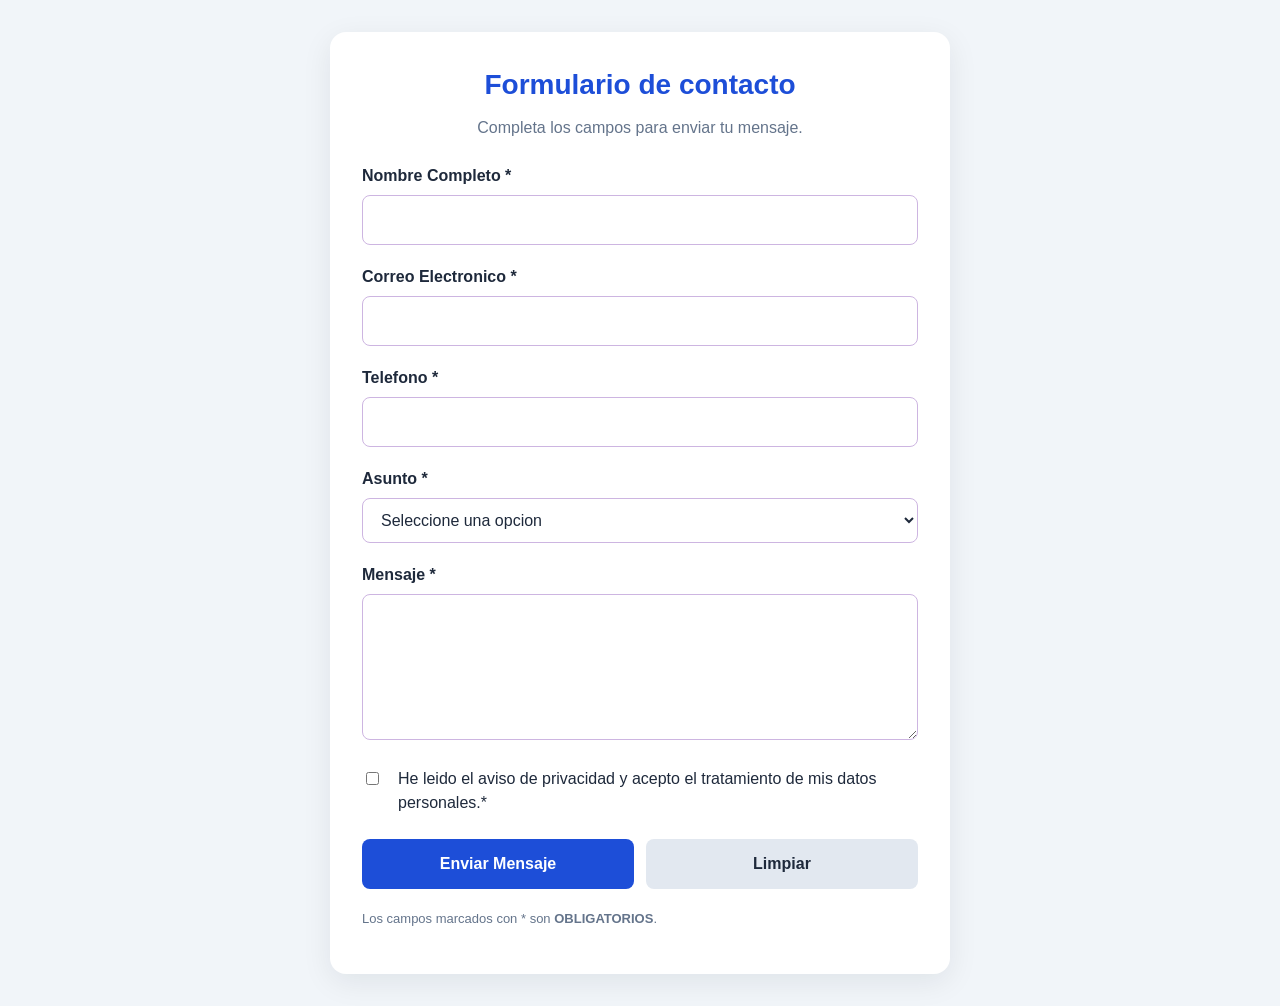
==== formulario/index.html @ e3fa1be2 "formularios" ====
<!DOCTYPE html>
<html lang="es">
<head>
    <meta charset="UTF-8">
    <meta name="viewport" content="width=device-width, initial-scale=1.0">
    <title>Formulario De Contacto</title>
    <link rel="stylesheet" href="css/style.css">
</head>
<body>
    <main class="contenedor">
        <section class="targeta">
            <header class="encabezado">
                <h1>Formulario de contacto</h1>
                <p>Completa los campos para enviar tu mensaje.</p>
            </header>

            <form action="php/interconexion.php" id="formularioContacto" method="POST">
                <div class="campo">
                    <label for="nombre">Nombre Completo *</label>
                    <input type="text" id="nombre" name="nombre_completo" maxlength="120" autocomplete="name" required>
                </div>

                <div class="campo">
                    <label for="correo">Correo Electronico *</label>
                    <input type="email" id="correo" name="correo" maxlength="190" autocomplete="email" required>
                </div>

                <div class="campo">
                    <label for="telefono">Telefono *</label>
                    <input type="tel" id="telefono" name="telefono" maxlength="30" autocomplete="tel">
                </div>

                <div class="campo">
                    <label for="asunto">Asunto *</label>
                    <select name="asunto" id="asunto" required>
                        <option value="">Seleccione una opcion</option>
                        <option value="Consulta General">Consulta General</option>
                        <option value="Soporte Tecnico">Soporte Tecnico</option>
                        <option value="Solicitud de Información">Solicitud de información</option>
                        <option value="Otro">Otro</option>
                    </select>
                </div>

                <div class="campo">
                    <label for="mensaje">Mensaje *</label>
                    <textarea name="mensaje" id="mensaje" rows="5" maxlength="3000" required></textarea>
                </div>

                <div class="consentimiento">
                    <label for="acepta_tratamiento">
                        <input type="checkbox" id="acepta_tratamiento" name="acepta_tratamiento" value="1" required>
                        He leido el aviso de privacidad y acepto el tratamiento de mis datos personales.*
                    </label>
                </div>

                <p id="mensajeEstado" class="mensaje-estado" role="status" aria-live="polite"></p>

                <div class="acciones">
                    <button type="submit" id="botonEnviar">Enviar Mensaje</button>
                    <button type="reset" class="boton-secundario">Limpiar</button>
                </div>

                <p class="nota">Los campos marcados con * son <strong> OBLIGATORIOS</strong>.</p>
            </form>
        </section>
    </main>
    <script src="js/script.js" defer></script>
</body>
</html>
---- formulario/css/style.css ----
*{
    box-sizing: border-box;
}

body{
    margin: 0;
    font-family: Arial, Helvetica, sans-serif;
    background: #f1f5f9;
    color: #1e293b;
    line-height: 1.5 ;
}

/*Contenedor principal*/
.contenedor{
    width: 100%;
    min-height: 100vh;
    display: flex;
    justify-content: center;
    align-items: center;
    padding: 32px 16px;
}

/*Targeta del formulario*/
.targeta{
    width: 100%;
    max-width: 620px;
    background: #ffff;
    padding: 32px;
    border-radius: 16px;
    box-shadow: 0 8px 30px rgba(15 ,23,42,0.08);
}

/*Encabezado*/
.encabezado{
    margin-bottom: 24px;
    text-align:center;
}

.encabezado h1{
    margin: 0 0 10px;
    font-size: 28px;
    color: #1d4ed8;   
}

.encabezado p{
    margin: 0;
    color: #64748b;
}

/*Campos de formulario*/
.campo{
    margin-bottom: 20px;
}

.campo > label{
    display: block;
    margin-bottom: 7px;
    font-weight: 600;
}

input[type="text"],
input[type="email"],
input[type="tel"],
select,
textarea{
    width: 100%;
    padding: 12px 14px;
    border: 1px solid #cdb5e1;
    border-radius: 8px;
    font: inherit;
    background: #ffff;
    color: #1e293b;
}


/*Enfoque y accesibilidad*/
input:focus,
select:focus,
textarea:focus{
    outline: 3px solid #bfdbfe;
    border-color: #2563eb;
}

textarea{
    resize: vertical();
    min-height: 120px;
}

/*Conmsentimiento*/
.consentimiento > label{
    display: flex;
    align-items: flex-start;
    gap: 1rem;
    font-weight: normal;
}

.consentimiento input{
    margin-top: 5px;
    flex-shrink: 0;
}

/*Botones*/
.acciones{
    display: flex;
    flex-wrap: wrap;
    gap: 12px;
    margin-top: 24px;
}

button{
    flex: 1;
    min-width: 140px;
    padding: 13px 18px;
    border: none;
    border-radius: 8px;
    background: #1d4ed8;
    color: #ffffff;
    font: inherit;
    font-weight: 600;
    cursor: pointer;
}

button:hover{
    background: #1d4ed8;
}

button:focus-visible{
    outline: 3px solid #93c5fd;
    outline-offset: 3px;
}

button:disabled{
    opacity: 0.6;
    cursor: not-allowed;
}

button.boton-secundario{
    background: #e2e8f0;
    color: #1e293b;
}

button.boton-secundario:hover{
    background: #cdb5e1;
}

/*Mensajes*/
.mensaje-estado{
    min-height: 0;
    margin: 0;
    color: #b91c1c;
}
.nota{
    margin-top: 20px;
    color: #64748b;
    font-size: 13px;
}

/*Diseño responsivo*/
@media(max-width:480px){
    .targeta{
        padding: 22px 18px;
    }
    .encabezado h1{
        font-size: 23px;
    }
    .acciones{
        flex-direction: column;
    }

    buttom{
        width: 100%;
    }
}
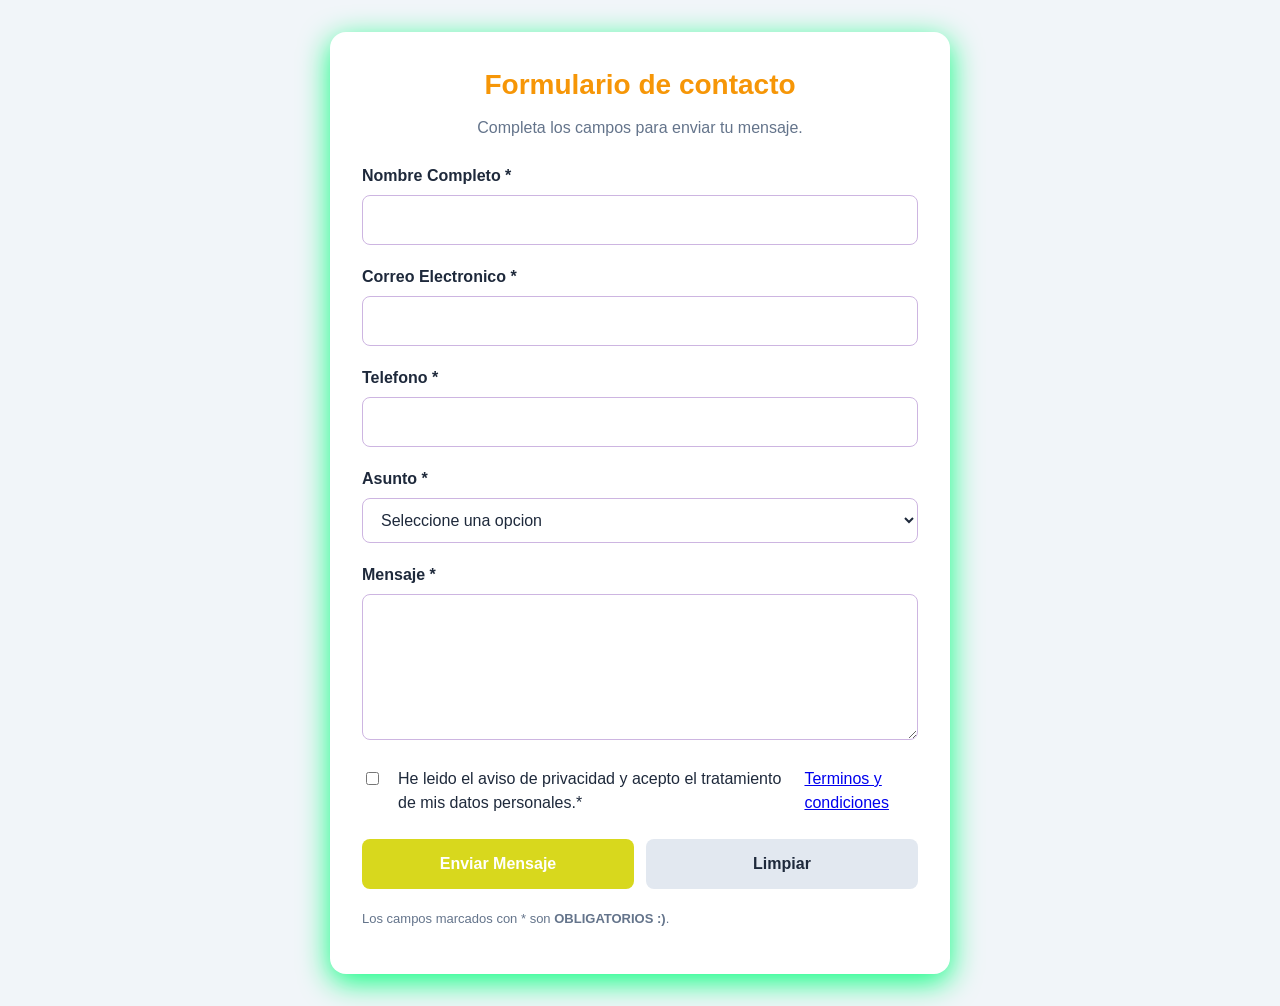
==== commit 0deb73ec: "Formulario" ====
--- a/formulario/index.html
+++ b/formulario/index.html
@@ -49,7 +49,7 @@
                 <div class="consentimiento">
                     <label for="acepta_tratamiento">
                         <input type="checkbox" id="acepta_tratamiento" name="acepta_tratamiento" value="1" required>
-                        He leido el aviso de privacidad y acepto el tratamiento de mis datos personales.*
+                        He leido el aviso de privacidad y acepto el tratamiento de mis datos personales.* <a href="./Terminos_y_Condiciones.pdf">Terminos y condiciones</a>
                     </label>
                 </div>
 
@@ -60,7 +60,7 @@
                     <button type="reset" class="boton-secundario">Limpiar</button>
                 </div>
 
-                <p class="nota">Los campos marcados con * son <strong> OBLIGATORIOS</strong>.</p>
+                <p class="nota">Los campos marcados con * son <strong> OBLIGATORIOS :)</strong>.</p>
             </form>
         </section>
     </main>
--- a/formulario/css/style.css
+++ b/formulario/css/style.css
@@ -27,7 +27,7 @@
     background: #ffff;
     padding: 32px;
     border-radius: 16px;
-    box-shadow: 0 8px 30px rgba(15 ,23,42,0.08);
+    box-shadow: 0 8px 30px rgba(0, 255, 123, 0.962);
 }
 
 /*Encabezado*/
@@ -39,7 +39,7 @@
 .encabezado h1{
     margin: 0 0 10px;
     font-size: 28px;
-    color: #1d4ed8;   
+    color: #f69607;   
 }
 
 .encabezado p{
@@ -113,7 +113,7 @@
     padding: 13px 18px;
     border: none;
     border-radius: 8px;
-    background: #1d4ed8;
+    background: #d8d81d;
     color: #ffffff;
     font: inherit;
     font-weight: 600;
@@ -121,7 +121,7 @@
 }
 
 button:hover{
-    background: #1d4ed8;
+    background: #ce5f04;
 }
 
 button:focus-visible{
